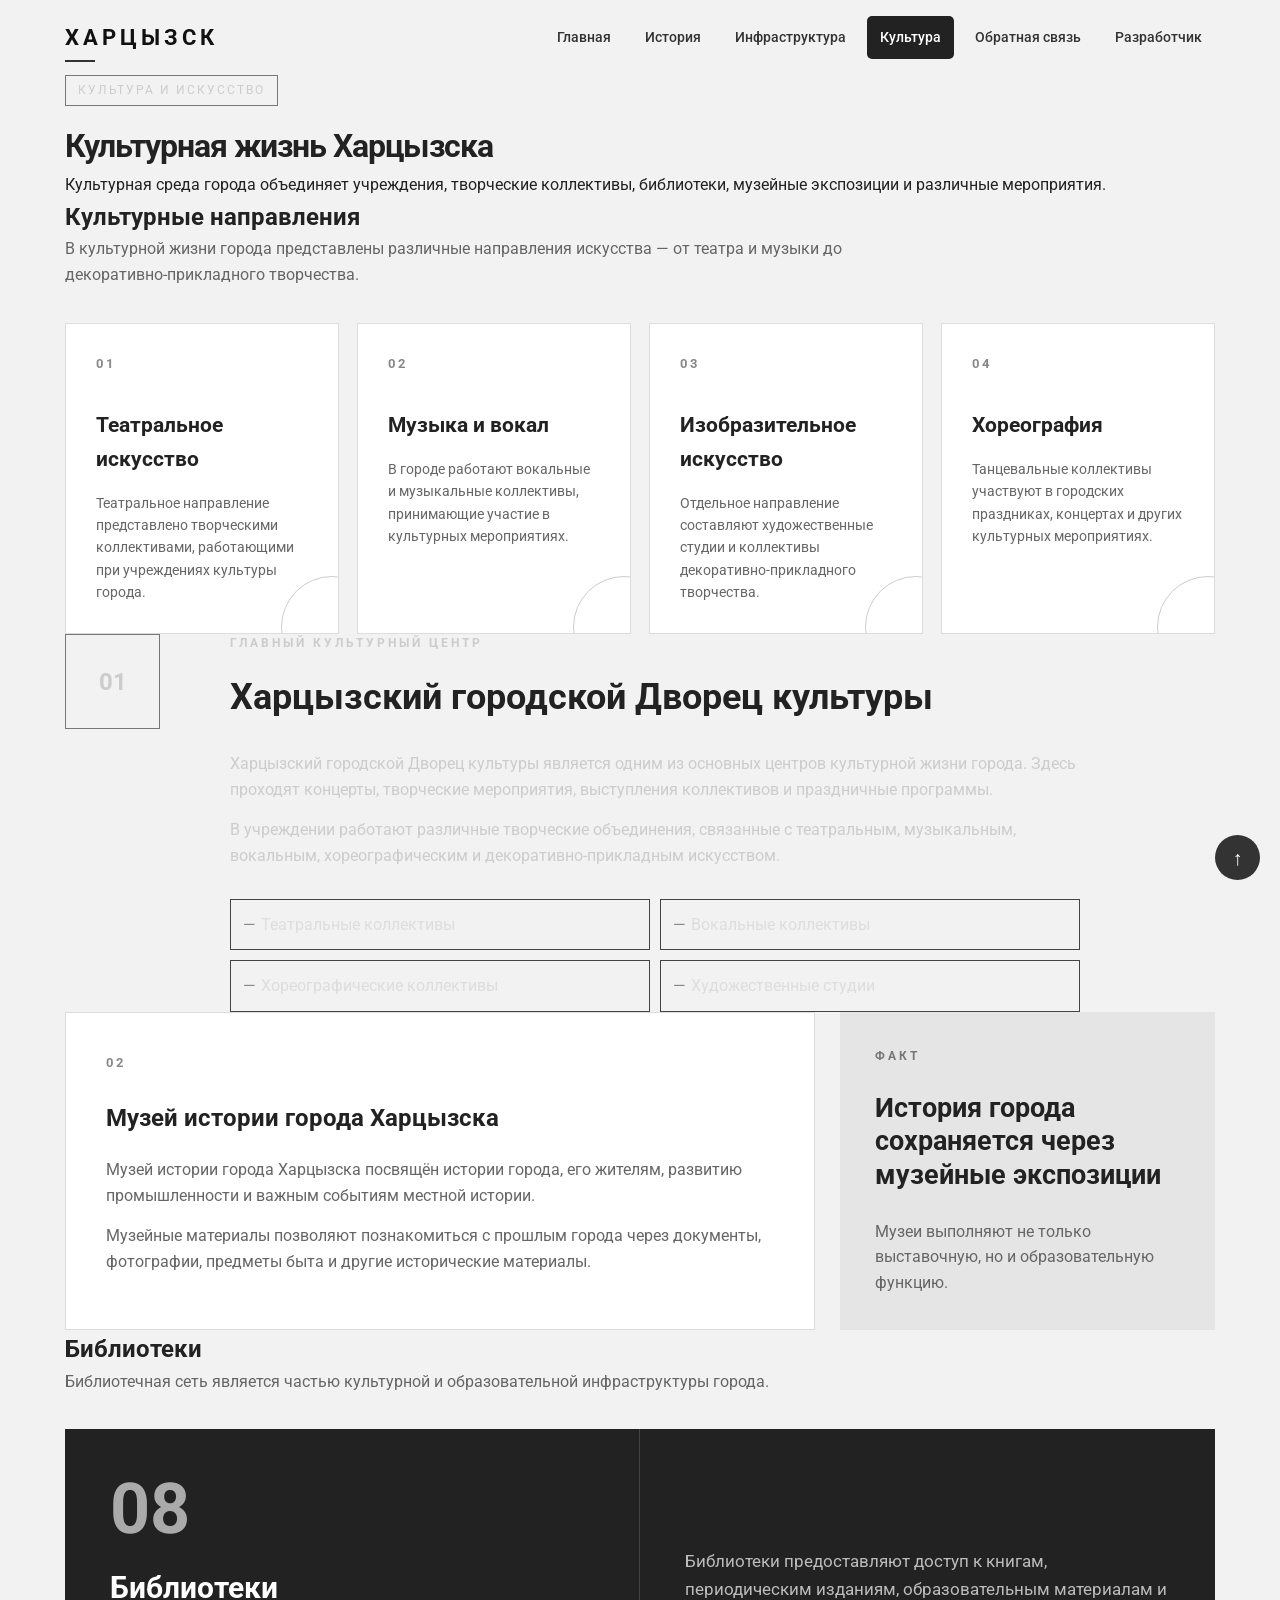
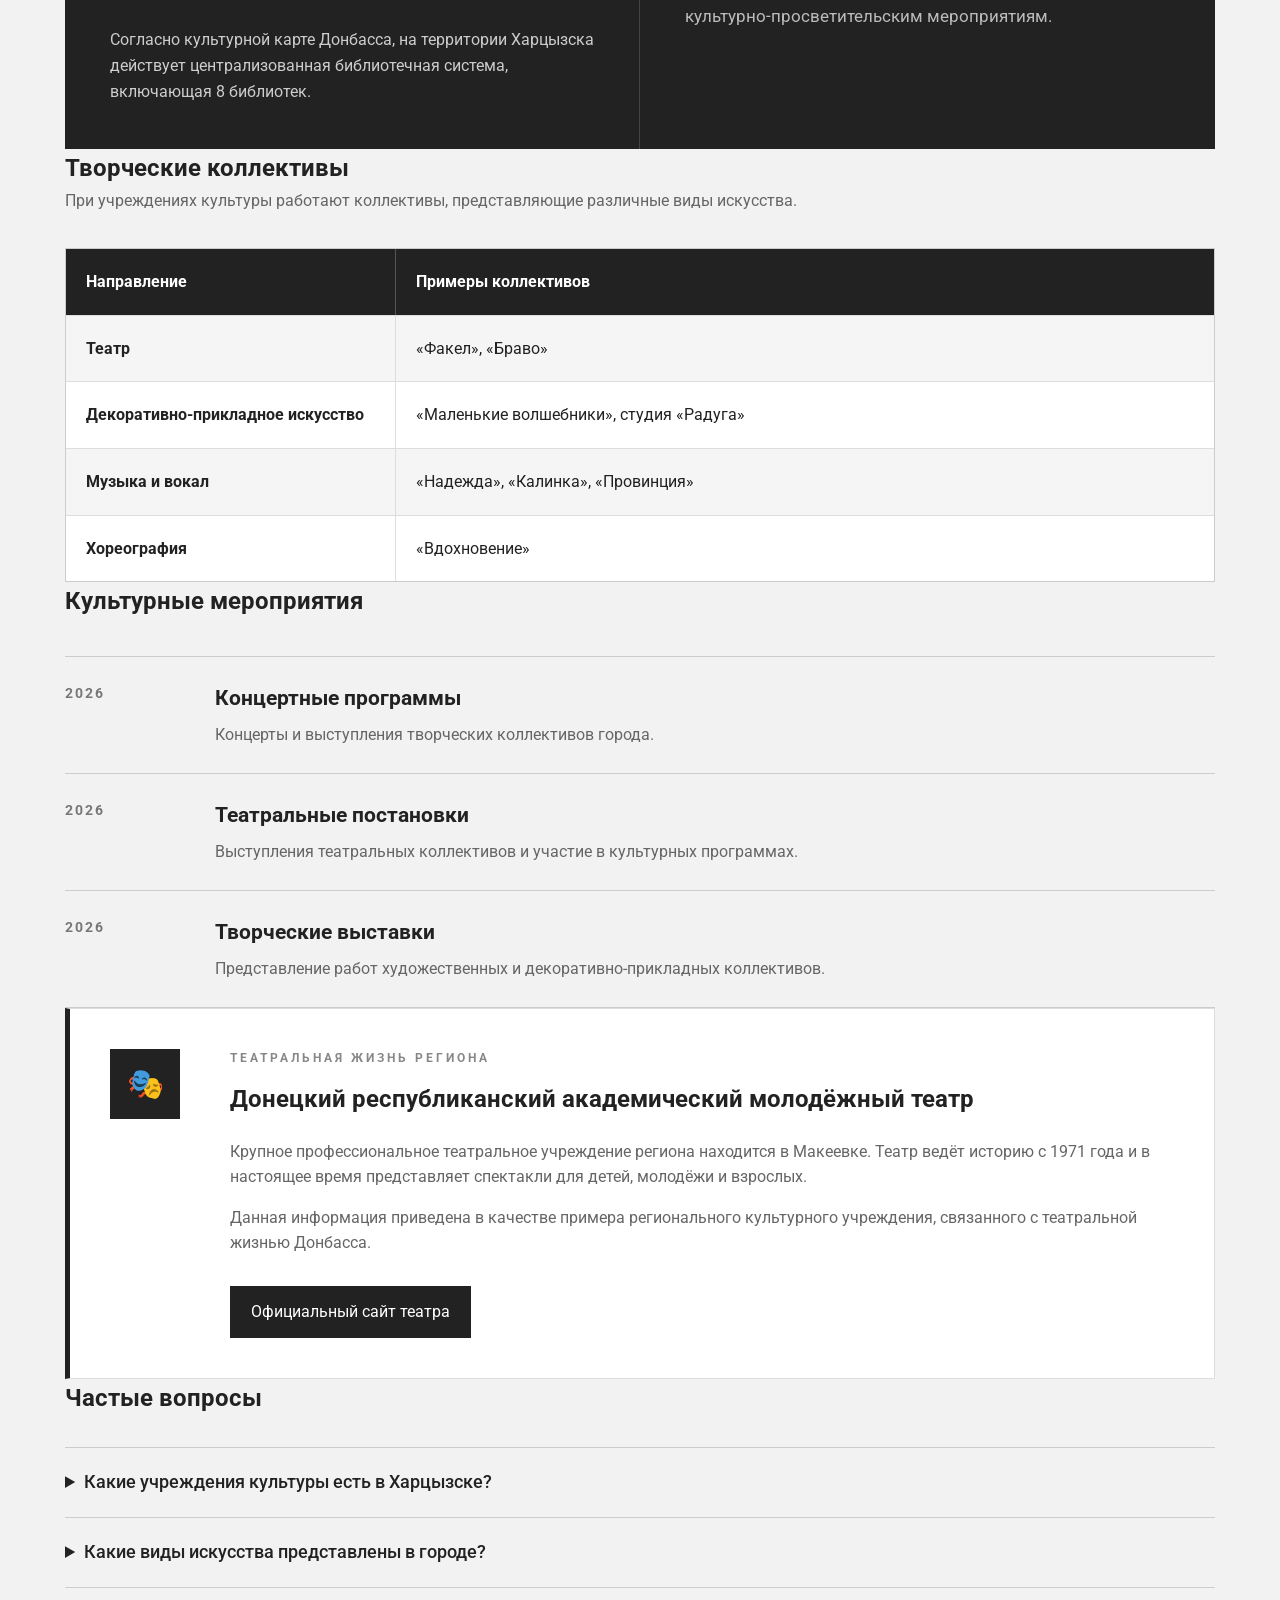
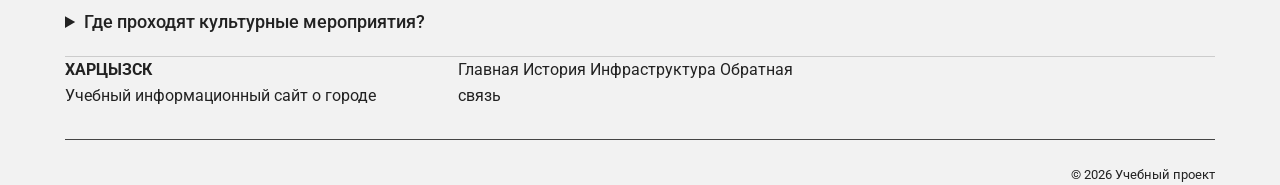
==== culture.html @ 9cfad184 "Initial commit" ====
<!DOCTYPE html>

<html lang="ru">

<head> <meta charset="UTF-8"> <meta name="viewport" content="width=device-width, initial-scale=1.0">
<meta name="description" content="Культура и искусство города Харцызска">
<meta name="keywords" content="Харцызск, культура, искусство, музей, театр, дворец культуры">

<title>Харцызск — Культура</title>

<link rel="stylesheet" href="css/style.css">

<link rel="preconnect" href="https://fonts.googleapis.com">
<link rel="preconnect" href="https://fonts.gstatic.com" crossorigin>

<link href="https://fonts.googleapis.com/css2?family=Roboto:wght@300;400;500;700&display=swap"
      rel="stylesheet">


<div class="header-container">

  <a href="index.html" class="logo">
    ХАРЦЫЗСК
  </a>


  <nav class="main-nav" aria-label="Основная навигация">

    <ul>

      <li>
        <a href="index.html">
          Главная
        </a>
      </li>

      <li>
        <a href="history.html">
          История
        </a>
      </li>

      <li>
        <a href="infrastructure.html">
          Инфраструктура
        </a>
      </li>

      <li>
        <a href="culture.html" class="active">
          Культура
        </a>
      </li>

      <li>
        <a href="feedback.html">
          Обратная связь
        </a>
      </li>

      <li>
        <a href="developer.html">
          Разработчик
        </a>
      </li>

    </ul>

  </nav>

</div>


<div class="container">

  <p class="page-label">
    КУЛЬТУРА И ИСКУССТВО
  </p>

  <h1>
    Культурная жизнь Харцызска
  </h1>

  <p>
    Культурная среда города объединяет учреждения,
    творческие коллективы, библиотеки, музейные
    экспозиции и различные мероприятия.
  </p>

</div>


<div class="container">

  <h2>
    Культурные направления
  </h2>

  <p class="section-intro">
    В культурной жизни города представлены различные
    направления искусства — от театра и музыки
    до декоративно-прикладного творчества.
  </p>


  <div class="culture-grid">


    <article class="culture-card">

            <span class="culture-number">
                01
            </span>

      <h3>
        Театральное искусство
      </h3>

      <p>
        Театральное направление представлено
        творческими коллективами, работающими
        при учреждениях культуры города.
      </p>

    </article>


    <article class="culture-card">

            <span class="culture-number">
                02
            </span>

      <h3>
        Музыка и вокал
      </h3>

      <p>
        В городе работают вокальные и музыкальные
        коллективы, принимающие участие
        в культурных мероприятиях.
      </p>

    </article>


    <article class="culture-card">

            <span class="culture-number">
                03
            </span>

      <h3>
        Изобразительное искусство
      </h3>

      <p>
        Отдельное направление составляют
        художественные студии и коллективы
        декоративно-прикладного творчества.
      </p>

    </article>


    <article class="culture-card">

            <span class="culture-number">
                04
            </span>

      <h3>
        Хореография
      </h3>

      <p>
        Танцевальные коллективы участвуют
        в городских праздниках, концертах
        и других культурных мероприятиях.
      </p>

    </article>


  </div>

</div>


<div class="container">

  <div class="culture-feature">

    <div class="culture-feature-number">
      01
    </div>


    <div class="culture-feature-content">

      <p class="small-title">
        ГЛАВНЫЙ КУЛЬТУРНЫЙ ЦЕНТР
      </p>

      <h2>
        Харцызский городской Дворец культуры
      </h2>

      <p>
        Харцызский городской Дворец культуры является
        одним из основных центров культурной жизни
        города. Здесь проходят концерты, творческие
        мероприятия, выступления коллективов
        и праздничные программы.
      </p>

      <p>
        В учреждении работают различные творческие
        объединения, связанные с театральным,
        музыкальным, вокальным, хореографическим
        и декоративно-прикладным искусством.
      </p>


      <ul class="culture-list">

        <li>
          Театральные коллективы
        </li>

        <li>
          Вокальные коллективы
        </li>

        <li>
          Хореографические коллективы
        </li>

        <li>
          Художественные студии
        </li>

      </ul>

    </div>

  </div>

</div>


<div class="container">

  <div class="museum-layout">


    <article class="museum-card">

      <div class="museum-number">
        02
      </div>

      <h2>
        Музей истории города Харцызска
      </h2>

      <p>
        Музей истории города Харцызска посвящён
        истории города, его жителям, развитию
        промышленности и важным событиям
        местной истории.
      </p>

      <p>
        Музейные материалы позволяют познакомиться
        с прошлым города через документы, фотографии,
        предметы быта и другие исторические материалы.
      </p>

    </article>


    <aside class="museum-fact">

            <span>
                ФАКТ
            </span>

      <strong>
        История города
        сохраняется
        через музейные
        экспозиции
      </strong>

      <p>
        Музеи выполняют не только выставочную,
        но и образовательную функцию.
      </p>

    </aside>


  </div>

</div>


<div class="container">

  <h2>
    Библиотеки
  </h2>

  <p class="section-intro">
    Библиотечная сеть является частью культурной
    и образовательной инфраструктуры города.
  </p>


  <div class="library-box">

    <div class="library-main">

            <span class="big-number">
                08
            </span>

      <h3>
        Библиотеки
      </h3>

      <p>
        Согласно культурной карте Донбасса,
        на территории Харцызска действует
        централизованная библиотечная система,
        включающая 8 библиотек.
      </p>

    </div>


    <div class="library-side">

      <p>
        Библиотеки предоставляют доступ
        к книгам, периодическим изданиям,
        образовательным материалам и
        культурно-просветительским мероприятиям.
      </p>

    </div>

  </div>

</div>


<div class="container">

  <h2>
    Творческие коллективы
  </h2>

  <p class="section-intro">
    При учреждениях культуры работают коллективы,
    представляющие различные виды искусства.
  </p>


  <div class="creative-table">


    <div class="creative-row creative-header">

      <div>
        Направление
      </div>

      <div>
        Примеры коллективов
      </div>

    </div>


    <div class="creative-row">

      <div>
        <strong>
          Театр
        </strong>
      </div>

      <div>
        «Факел», «Браво»
      </div>

    </div>


    <div class="creative-row">

      <div>
        <strong>
          Декоративно-прикладное искусство
        </strong>
      </div>

      <div>
        «Маленькие волшебники»,
        студия «Радуга»
      </div>

    </div>


    <div class="creative-row">

      <div>
        <strong>
          Музыка и вокал
        </strong>
      </div>

      <div>
        «Надежда», «Калинка», «Провинция»
      </div>

    </div>


    <div class="creative-row">

      <div>
        <strong>
          Хореография
        </strong>
      </div>

      <div>
        «Вдохновение»
      </div>

    </div>


  </div>

</div>


<div class="container">

  <h2>
    Культурные мероприятия
  </h2>


  <div class="event-list">


    <article class="event-item">

      <time datetime="2026">
        2026
      </time>

      <div>

        <h3>
          Концертные программы
        </h3>

        <p>
          Концерты и выступления творческих
          коллективов города.
        </p>

      </div>

    </article>


    <article class="event-item">

      <time datetime="2026">
        2026
      </time>

      <div>

        <h3>
          Театральные постановки
        </h3>

        <p>
          Выступления театральных коллективов
          и участие в культурных программах.
        </p>

      </div>

    </article>


    <article class="event-item">

      <time datetime="2026">
        2026
      </time>

      <div>

        <h3>
          Творческие выставки
        </h3>

        <p>
          Представление работ художественных
          и декоративно-прикладных коллективов.
        </p>

      </div>

    </article>


  </div>

</div>


<div class="container">

  <aside class="theatre-note">

    <div class="theatre-symbol">
      🎭
    </div>


    <div>

      <p class="small-title">
        ТЕАТРАЛЬНАЯ ЖИЗНЬ РЕГИОНА
      </p>

      <h2>
        Донецкий республиканский
        академический молодёжный театр
      </h2>

      <p>
        Крупное профессиональное театральное
        учреждение региона находится в Макеевке.
        Театр ведёт историю с 1971 года и в настоящее
        время представляет спектакли для детей,
        молодёжи и взрослых.
      </p>

      <p>
        Данная информация приведена в качестве
        примера регионального культурного учреждения,
        связанного с театральной жизнью Донбасса.
      </p>

      <a class="culture-button"
         href="https://donramt.ru/"
         target="_blank"
         rel="noopener noreferrer">
        Официальный сайт театра
      </a>

    </div>

  </aside>

</div>


<div class="container">

  <h2>
    Частые вопросы
  </h2>


  <div class="culture-faq">


    <details>

      <summary>
        Какие учреждения культуры есть в Харцызске?
      </summary>

      <p>
        Среди учреждений культуры города указаны
        городской Дворец культуры, Музей истории
        города Харцызска и библиотечная система.
      </p>

    </details>


    <details>

      <summary>
        Какие виды искусства представлены в городе?
      </summary>

      <p>
        Представлены театральное, музыкальное,
        вокальное, хореографическое,
        изобразительное и декоративно-прикладное
        направления.
      </p>

    </details>


    <details>

      <summary>
        Где проходят культурные мероприятия?
      </summary>

      <p>
        Основными площадками являются учреждения
        культуры, творческие объединения,
        городские общественные пространства
        и площадки для проведения праздничных
        мероприятий.
      </p>

    </details>


  </div>

</div>


<div class="footer-container">


  <div>

    <strong>
      ХАРЦЫЗСК
    </strong>

    <p>
      Учебный информационный сайт о городе
    </p>

  </div>


  <nav aria-label="Навигация в подвале">

    <a href="index.html">
      Главная
    </a>

    <a href="history.html">
      История
    </a>

    <a href="infrastructure.html">
      Инфраструктура
    </a>

    <a href="feedback.html">
      Обратная связь
    </a>

  </nav>


  <p class="copyright">
    © 2026 Учебный проект
  </p>


</div>
---- css/style.css ----
/* ==========================================
   ОСНОВНЫЕ НАСТРОЙКИ
   ========================================== */

* {
    margin: 0;
    padding: 0;
    box-sizing: border-box;
}

html {
    scroll-behavior: smooth;
}

body {
    font-family: "Roboto", Arial, sans-serif;
    background: #f2f2f2;
    color: #292929;
    line-height: 1.6;

    /* position: static */
    position: static;
}


/* ==========================================
   ОБЩИЙ КОНТЕЙНЕР
   ========================================== */

.container {
    width: 90%;
    max-width: 1150px;
    margin: 0 auto;
}


/* ==========================================
   HEADER
   ========================================== */

.site-header {
    background: #ffffff;

    /* position: sticky */
    position: sticky;
    top: 0;
    z-index: 1000;

    border-bottom: 1px solid #d7d7d7;
}

.header-container {
    width: 90%;
    max-width: 1150px;
    margin: 0 auto;

    display: flex;
    align-items: center;
    justify-content: space-between;

    min-height: 75px;
}

.logo a {
    color: #222;
    text-decoration: none;

    font-size: 22px;
    font-weight: 700;
    letter-spacing: 2px;

    /* position: relative */
    position: relative;
}

.logo a::after {
    content: "";
    position: absolute;

    left: 0;
    bottom: -6px;

    width: 30px;
    height: 2px;

    background: #777;
}


/* ==========================================
   НАВИГАЦИЯ
   ========================================== */

.main-navigation ul {
    list-style: none;

    display: flex;
    gap: 8px;
}

.main-navigation li {
    position: relative;
}

.main-navigation a {
    display: block;

    padding: 10px 13px;

    color: #444;
    text-decoration: none;

    font-size: 14px;
    transition: 0.3s;
}

/* :hover */
.main-navigation a:hover {
    background: #eeeeee;
    color: #000;
}

/* :active */
.main-navigation a:active {
    transform: translateY(1px);
}

/* :focus */
.main-navigation a:focus {
    outline: 2px solid #777;
    outline-offset: 2px;
}

/* :visited */
.main-navigation a:visited {
    color: #555;
}

/* класс активной страницы */
.main-navigation a.active {
    background: #333;
    color: #ffffff;
}


/* ==========================================
   ВСТУПЛЕНИЕ
   ========================================== */

.page-intro {
    background: #e5e5e5;
    padding: 90px 0 75px;

    /* position: relative */
    position: relative;
}

.page-intro::before {
    content: "";

    position: absolute;
    left: 0;
    top: 0;

    width: 5px;
    height: 100%;

    background: #555;
}

.section-label {
    text-transform: uppercase;
    letter-spacing: 2px;

    color: #777;
    font-size: 12px;
    font-weight: 700;

    margin-bottom: 10px;
}

.page-intro h1 {
    font-size: clamp(32px, 5vw, 55px);
    line-height: 1.1;

    max-width: 800px;

    margin-bottom: 20px;
}

.intro-text {
    max-width: 700px;
    color: #666;
    font-size: 18px;
}


/* ==========================================
   БЛОК РАЗРАБОТЧИКА
   ========================================== */

.developer-section {
    background: #ffffff;
    padding: 80px 0;
}

.developer-grid {
    display: grid;

    grid-template-columns: 380px 1fr;

    gap: 70px;

    align-items: start;
}


/* ==========================================
   ФОТО
   ========================================== */

.developer-photo-card {
    background: #eeeeee;
    padding: 15px;

    /* position: relative */
    position: relative;

    box-shadow: 0 15px 40px rgba(0, 0, 0, 0.08);
}

.photo-wrapper {
    overflow: hidden;
}

.photo-wrapper img {
    display: block;

    width: 100%;
    height: auto;

    filter: grayscale(100%);

    transition: 0.5s;
}

/* :hover */
.photo-wrapper img:hover {
    filter: grayscale(0%);
    transform: scale(1.03);
}

.developer-photo-card figcaption {
    padding: 15px 5px 5px;

    text-align: center;

    font-size: 14px;
    color: #555;
    font-weight: 500;
}


/* ==========================================
   БИОГРАФИЯ
   ========================================== */

.developer-info h2 {
    font-size: 32px;
    margin-bottom: 25px;
}

.developer-info p {
    margin-bottom: 18px;
    color: #555;
}

.developer-info strong {
    color: #222;
}

.developer-info mark {
    background: #dcdcdc;
    padding: 2px 6px;
}


/* ==========================================
   ASIDE
   ========================================== */

.developer-note {
    margin-top: 35px;

    padding: 25px;

    background: #f1f1f1;
    border-left: 4px solid #555;

    /* position: relative */
    position: relative;
}

.developer-note::before {
    content: "01";

    /* position: absolute */
    position: absolute;

    right: 20px;
    top: 15px;

    font-size: 40px;
    font-weight: 700;

    color: #d5d5d5;
}

.developer-note h3 {
    margin-bottom: 10px;
}


/* ==========================================
   НАВЫКИ
   ========================================== */

.skills-section {
    padding: 90px 0;
    background: #eeeeee;
}

.section-header {
    margin-bottom: 50px;
    max-width: 750px;
}

.section-header h2 {
    font-size: 36px;
    margin-bottom: 15px;
}

.section-header > p:last-child {
    color: #666;
}


/* ==========================================
   ПРОГРЕСС-БАРЫ
   ========================================== */

.skills-list {
    max-width: 850px;
}

.skill-item {
    background: #ffffff;

    padding: 25px 30px;

    margin-bottom: 18px;

    border: 1px solid #ddd;

    transition: 0.3s;
}

.skill-item:hover {
    transform: translateX(5px);
    box-shadow: 0 8px 25px rgba(0, 0, 0, 0.07);
}

.skill-title {
    display: flex;
    justify-content: space-between;
    align-items: center;

    margin-bottom: 12px;
}

.skill-title h3 {
    font-size: 18px;
}

.skill-percent {
    font-weight: 700;
    color: #555;
}


/* Сам контейнер диаграммы */
.skill-bar {
    width: 100%;
    height: 10px;

    background: #dedede;

    overflow: hidden;

    /* position: relative */
    position: relative;
}


/* Заполненная часть */
.skill-progress {
    height: 100%;

    background: #555;

    /* position: absolute */
    position: absolute;

    left: 0;
    top: 0;

    transition: width 1s ease;
}


/* Индивидуальные классы */
.skill-progress.python {
    width: 50%;
}

.skill-progress.cpp {
    width: 45%;
}

.skill-progress.csharp {
    width: 75%;
}

.skill-progress.html {
    width: 70%;
}


/* Убираем meter из визуальной части,
   но оставляем HTML5-тег в документе */

.skill-item meter {
    display: none;
}


/* ==========================================
   DETAILS
   ========================================== */

.skills-details {
    max-width: 850px;

    margin-top: 30px;

    background: #ffffff;

    padding: 20px 25px;

    border: 1px solid #ddd;
}

.skills-details summary {
    cursor: pointer;
    font-weight: 500;
}

.skills-details summary:hover {
    color: #777;
}

.skills-details p {
    margin-top: 15px;
    color: #666;
}


/* ==========================================
   ПРОЕКТ
   ========================================== */

.project-section {
    padding: 80px 0;

    background: #ffffff;
}

.project-card {
    padding: 45px;

    border: 1px solid #d5d5d5;

    background: #f7f7f7;

    /* position: relative */
    position: relative;
}

.project-card::after {
    content: "";

    position: absolute;

    right: 0;
    top: 0;

    width: 80px;
    height: 80px;

    border-right: 3px solid #555;
    border-top: 3px solid #555;
}

.project-card h2 {
    margin-bottom: 20px;
    font-size: 30px;
}

.project-card > p {
    max-width: 800px;
    color: #555;

    margin-bottom: 25px;
}


/* ==========================================
   СПИСОК ПРОЕКТА
   ========================================== */

.project-features {
    list-style: none;

    display: flex;
    flex-wrap: wrap;

    gap: 10px;
}

.project-features li {
    padding: 8px 15px;

    background: #333;
    color: #ffffff;

    font-size: 13px;
}


/* ==========================================
   FOOTER
   ========================================== */

.site-footer {
    background: #292929;
    color: #ffffff;

    padding: 55px 0;
}

.footer-container {
    display: grid;

    grid-template-columns: 1fr 1fr;

    gap: 30px;
}

.site-footer h2 {
    font-size: 18px;
    margin-bottom: 8px;
}

.site-footer p {
    color: #bbb;
}

.copyright {
    grid-column: 1 / -1;

    padding-top: 25px;

    border-top: 1px solid #444;

    font-size: 13px;
}


/* ==========================================
   ПОЗИЦИОНИРОВАНИЕ
   ========================================== */

/*
   В проекте используются:

   position: static
   position: relative
   position: absolute
   position: sticky

   Для дополнительного требования
   fixed используем кнопку "вверх".
*/

body::after {
    content: "↑";

    /* position: fixed */
    position: fixed;

    right: 20px;
    bottom: 20px;

    width: 45px;
    height: 45px;

    display: flex;
    align-items: center;
    justify-content: center;

    background: #333;
    color: #ffffff;

    border-radius: 50%;

    font-size: 20px;

    z-index: 500;

    cursor: pointer;
}


/* ==========================================
   ОБТЕКАНИЕ
   ========================================== */

/*
   float используется как дополнительный
   способ позиционирования текста.
*/

.developer-info h2 {
    float: none;
}


/* ==========================================
   СЕЛЕКТОР ПО АТРИБУТУ
   ========================================== */

img[alt] {
    border-radius: 2px;
}

input[type="text"] {
    border: 1px solid #ccc;
}


/* ==========================================
   ДОПОЛНИТЕЛЬНЫЕ ПСЕВДОКЛАССЫ
   ========================================== */

/* :first-child */
.project-features li:first-child {
    background: #555;
}

/* :nth-child */
.project-features li:nth-child(2) {
    background: #444;
}

/* :nth-of-type */
.skill-item:nth-of-type(3) {
    border-left: 4px solid #555;
}

/* :not */
.main-navigation li:not(:last-child) {
    margin-right: 2px;
}


/* ==========================================
   АДАПТИВНОСТЬ
   ========================================== */

@media (max-width: 900px) {

    .header-container {
        flex-direction: column;
        gap: 15px;

        padding: 20px 0;
    }

    .main-navigation ul {
        flex-wrap: wrap;
        justify-content: center;
    }

    .developer-grid {
        grid-template-columns: 1fr;

        gap: 45px;
    }

    .developer-photo-card {
        max-width: 450px;
        margin: 0 auto;
    }

    .footer-container {
        grid-template-columns: 1fr;
    }

    .copyright {
        grid-column: auto;
    }
}


@media (max-width: 600px) {

    .container {
        width: 92%;
    }

    .page-intro {
        padding: 60px 0;
    }

    .page-intro h1 {
        font-size: 34px;
    }

    .intro-text {
        font-size: 16px;
    }

    .developer-section,
    .skills-section,
    .project-section {
        padding: 55px 0;
    }

    .section-header h2 {
        font-size: 28px;
    }

    .skill-item {
        padding: 20px;
    }

    .project-card {
        padding: 30px 20px;
    }

    .project-card h2 {
        font-size: 25px;
    }

    .project-features {
        flex-direction: column;
    }

    .project-features li {
        text-align: center;
    }

    .main-navigation a {
        padding: 7px 8px;
        font-size: 12px;
    }

    body::after {
        width: 40px;
        height: 40px;

        right: 12px;
        bottom: 12px;
    }
}
/* ==========================================
   ГЛАВНАЯ СТРАНИЦА
   ========================================== */


/* ==========================================
   HERO
   ========================================== */

.hero {
    min-height: 620px;

    display: flex;
    align-items: center;

    background:
            linear-gradient(
                    rgba(30, 30, 30, 0.65),
                    rgba(30, 30, 30, 0.65)
            ),
            url("../images/harzysk1.jpg") center / cover no-repeat;

    color: #ffffff;
}

.hero-overlay {
    width: 100%;
}

.hero .section-label {
    color: #d0d0d0;
}

.hero h1 {
    font-size: clamp(60px, 10vw, 120px);
    line-height: 0.95;

    margin-bottom: 25px;

    letter-spacing: -3px;
}

.hero-description {
    max-width: 650px;

    color: #dddddd;

    font-size: 20px;

    margin-bottom: 35px;
}

.hero-button {
    display: inline-block;

    padding: 14px 28px;

    background: #ffffff;
    color: #222;

    text-decoration: none;

    font-weight: 500;

    transition: 0.3s;
}

.hero-button:hover {
    background: #d5d5d5;
    transform: translateY(-3px);
}

.hero-button:active {
    transform: translateY(0);
}


/* ==========================================
   О ГОРОДЕ
   ========================================== */

.about-city {
    background: #ffffff;

    padding: 90px 0;
}

.about-grid {
    display: grid;

    grid-template-columns: 2fr 1fr;

    gap: 70px;

    align-items: start;
}

.about-main {
    font-size: 17px;
}

.about-main p {
    margin-bottom: 22px;

    color: #555;
}

.about-main p:first-child::first-letter {
    font-size: 50px;
    font-weight: 700;

    float: left;

    line-height: 0.8;

    margin-right: 8px;
    margin-top: 7px;

    color: #333;
}


/* ==========================================
   ФАКТЫ О ГОРОДЕ
   ========================================== */

.city-facts {
    background: #eeeeee;

    padding: 35px;

    border-left: 4px solid #555;
}

.city-facts h3 {
    margin-bottom: 25px;

    font-size: 23px;
}

.city-facts dl {
    margin: 0;
}

.city-facts dl > div {
    padding: 15px 0;

    border-bottom: 1px solid #d0d0d0;
}

.city-facts dl > div:last-child {
    border-bottom: none;
}

.city-facts dt {
    font-size: 12px;

    text-transform: uppercase;
    letter-spacing: 1px;

    color: #888;

    margin-bottom: 4px;
}

.city-facts dd {
    color: #333;

    font-weight: 500;
}


/* ==========================================
   ФОТОГАЛЕРЕЯ
   ========================================== */

.gallery-section {
    padding: 90px 0;

    background: #eeeeee;
}

.city-gallery {
    display: grid;

    grid-template-columns: repeat(3, 1fr);

    grid-auto-rows: 280px;

    gap: 15px;
}

.gallery-item {
    position: relative;

    overflow: hidden;

    background: #d5d5d5;

    margin: 0;
}

.gallery-item img {
    width: 100%;
    height: 100%;

    object-fit: cover;

    display: block;

    filter: grayscale(80%);

    transition:
            transform 0.5s ease,
            filter 0.5s ease;
}

.gallery-item:hover img {
    transform: scale(1.06);

    filter: grayscale(0%);
}

.gallery-item figcaption {
    position: absolute;

    left: 0;
    bottom: 0;

    width: 100%;

    padding: 35px 20px 18px;

    background:
            linear-gradient(
                    transparent,
                    rgba(0, 0, 0, 0.8)
            );

    color: #ffffff;

    font-size: 14px;
}

.gallery-large {
    grid-column: span 2;
    grid-row: span 2;
}


/* ==========================================
   СОБЫТИЯ
   ========================================== */

.events-section {
    padding: 90px 0;

    background: #ffffff;
}

.events-grid {
    display: grid;

    grid-template-columns: repeat(3, 1fr);

    gap: 20px;
}

.event-card {
    position: relative;

    padding: 35px;

    background: #eeeeee;

    border-top: 3px solid #555;

    transition: 0.3s;
}

.event-card:hover {
    transform: translateY(-7px);

    box-shadow:
            0 15px 35px rgba(0, 0, 0, 0.1);
}

.event-card time {
    display: block;

    margin-bottom: 15px;

    color: #888;

    font-size: 12px;

    text-transform: uppercase;
    letter-spacing: 1px;
}

.event-card h3 {
    margin-bottom: 15px;

    font-size: 22px;
}

.event-card p {
    color: #666;

    margin-bottom: 25px;
}

.event-card a {
    color: #333;

    font-weight: 700;

    text-decoration: none;
}

.event-card a:hover {
    text-decoration: underline;
}


/* ==========================================
   БЫСТРЫЕ ССЫЛКИ
   ========================================== */

.quick-links {
    padding: 80px 0;

    background: #292929;

    color: #ffffff;
}

.quick-links h2 {
    margin-bottom: 35px;

    font-size: 32px;
}

.quick-links-grid {
    display: grid;

    grid-template-columns: repeat(4, 1fr);

    gap: 1px;

    background: #555;
}

.quick-links-grid a {
    position: relative;

    display: flex;

    flex-direction: column;

    min-height: 190px;

    padding: 25px;

    background: #292929;

    color: #ffffff;

    text-decoration: none;

    transition: 0.3s;
}

.quick-links-grid a:hover {
    background: #444;
}

.quick-links-grid a:focus {
    outline: 2px solid #ffffff;

    outline-offset: -5px;
}

.quick-links-grid span {
    margin-bottom: auto;

    color: #888;

    font-size: 13px;
}

.quick-links-grid strong {
    font-size: 20px;

    margin-bottom: 5px;
}

.quick-links-grid small {
    color: #aaa;
}


/* ==========================================
   АДАПТИВНОСТЬ ГЛАВНОЙ
   ========================================== */

@media (max-width: 900px) {

    .hero {
        min-height: 500px;
    }

    .about-grid {
        grid-template-columns: 1fr;

        gap: 40px;
    }

    .events-grid {
        grid-template-columns: 1fr;
    }

    .quick-links-grid {
        grid-template-columns: repeat(2, 1fr);
    }

    .city-gallery {
        grid-template-columns: repeat(2, 1fr);
    }

    .gallery-large {
        grid-column: span 2;
    }
}


@media (max-width: 600px) {

    .hero {
        min-height: 450px;
    }

    .hero h1 {
        font-size: 58px;
    }

    .hero-description {
        font-size: 16px;
    }

    .about-city,
    .gallery-section,
    .events-section,
    .quick-links {
        padding: 60px 0;
    }

    .city-gallery {
        grid-template-columns: 1fr;

        grid-auto-rows: 250px;
    }

    .gallery-large {
        grid-column: span 1;
        grid-row: span 1;
    }

    .quick-links-grid {
        grid-template-columns: 1fr;
    }

    .quick-links-grid a {
        min-height: 150px;
    }
}
/* ==========================================
   СТРАНИЦА ИСТОРИИ
   ========================================== */


/* ==========================================
   ВСТУПИТЕЛЬНЫЙ БЛОК
   ========================================== */

.history-intro {
    padding-bottom: 80px;
}

.history-intro h1 {
    max-width: 900px;
}


/* ==========================================
   ОБЗОР ИСТОРИИ
   ========================================== */

.history-overview {
    padding: 80px 0;

    background: #ffffff;
}

.history-columns {
    display: grid;

    grid-template-columns: 2fr 1fr;

    gap: 70px;

    align-items: center;
}

.history-columns h2 {
    font-size: 38px;

    margin-bottom: 20px;
}

.history-columns article > p:last-child {
    max-width: 750px;

    color: #555;

    font-size: 17px;
}


/* ==========================================
   ЦИТАТА
   ========================================== */

.history-quote {
    padding: 35px;

    background: #eeeeee;

    border-left: 4px solid #555;
}

.history-quote blockquote {
    font-size: 19px;

    font-style: italic;

    color: #444;

    margin-bottom: 20px;
}

.history-quote cite {
    font-size: 13px;

    color: #888;

    font-style: normal;
}


/* ==========================================
   ТАБЛИЦА ИСТОРИИ
   ========================================== */

.timeline-section {
    padding: 90px 0;

    background: #eeeeee;
}


/*
   На небольшом экране таблица не ломает
   страницу, а получает горизонтальную
   прокрутку.
*/

.history-table-wrapper {
    width: 100%;

    overflow-x: auto;

    background: #ffffff;

    border: 1px solid #d5d5d5;
}

.history-table {
    width: 100%;

    min-width: 850px;

    border-collapse: collapse;

    text-align: left;
}


/* Заголовок таблицы */

.history-table caption {
    caption-side: top;

    padding: 20px;

    background: #292929;

    color: #ffffff;

    text-align: left;

    font-size: 18px;

    font-weight: 500;
}


/* Ячейки */

.history-table th,
.history-table td {
    padding: 20px;

    border-bottom: 1px solid #dddddd;

    vertical-align: top;
}


/* Шапка */

.history-table thead th {
    background: #444444;

    color: #ffffff;

    font-size: 13px;

    text-transform: uppercase;

    letter-spacing: 1px;

    position: sticky;

    top: 0;

    z-index: 2;
}


/* Номер события */

.history-table td:first-child {
    width: 70px;

    color: #888;

    font-weight: 700;
}


/* Дата */

.history-table td:nth-child(2) {
    width: 150px;

    white-space: nowrap;

    color: #555;

    font-weight: 500;
}


/* Название */

.history-table td:nth-child(3) {
    min-width: 220px;

    color: #222;

    font-weight: 500;
}


/* Описание */

.history-table td:nth-child(4) {
    min-width: 350px;

    color: #666;
}


/* Чередование строк */

.history-table tbody tr:nth-child(even) {
    background: #f7f7f7;
}

.history-table tbody tr:hover {
    background: #e5e5e5;
}


/* Первая строка */

.history-table tbody tr:first-child {
    border-top: 3px solid #555;
}


/* ==========================================
   ФАКТЫ
   ========================================== */

.history-facts {
    padding: 90px 0;

    background: #ffffff;
}

.facts-grid {
    display: grid;

    grid-template-columns: repeat(3, 1fr);

    gap: 20px;
}

.fact-card {
    position: relative;

    min-height: 240px;

    padding: 30px;

    background: #eeeeee;

    border-bottom: 3px solid #555;

    transition: 0.3s;
}

.fact-card:hover {
    transform: translateY(-5px);

    box-shadow:
            0 12px 30px rgba(0, 0, 0, 0.08);
}

.fact-card span {
    display: block;

    margin-bottom: 35px;

    color: #999;

    font-size: 13px;

    font-weight: 700;
}

.fact-card h3 {
    margin-bottom: 15px;

    font-size: 23px;
}

.fact-card p {
    color: #666;
}


/* ==========================================
   DETAILS
   ========================================== */

.history-details {
    padding: 60px 0;

    background: #eeeeee;
}

.history-details details {
    background: #ffffff;

    border: 1px solid #d5d5d5;

    margin-bottom: 12px;

    padding: 0 25px;
}

.history-details summary {
    padding: 22px 0;

    cursor: pointer;

    font-weight: 500;

    list-style-position: inside;
}

.history-details summary:hover {
    color: #777;
}

.history-details details p {
    padding: 0 0 25px 25px;

    color: #666;
}


/* ==========================================
   АДАПТИВНОСТЬ
   ========================================== */

@media (max-width: 900px) {

    .history-columns {
        grid-template-columns: 1fr;

        gap: 40px;
    }

    .facts-grid {
        grid-template-columns: 1fr;
    }

    .history-columns h2 {
        font-size: 32px;
    }
}


@media (max-width: 600px) {

    .history-overview,
    .timeline-section,
    .history-facts {
        padding: 60px 0;
    }

    .history-columns h2 {
        font-size: 28px;
    }

    .history-quote {
        padding: 25px;
    }

    .history-table th,
    .history-table td {
        padding: 15px;
    }

    .history-details {
        padding: 45px 0;
    }
}
/* =========================================================
ОСНОВНЫЕ НАСТРОЙКИ
========================================================= */
{
    box-sizing: border-box;
    margin: 0;
    padding: 0;
}
html {
    scroll-behavior: smooth;
}
body {
    position: static;
    min-height: 100vh;
    font-family: "Roboto", Arial, sans-serif;
    background: #f2f2f2;
    color: #222;
    line-height: 1.6;
}
/* =========================================================
ССЫЛКИ
========================================================= */
a {
    color: #222;
    text-decoration: none;
    transition: 0.3s ease;
}
a:hover {
    color: #666;
}
a:focus {
    outline: 2px solid #222;
    outline-offset: 3px;
}
a:visited {
    color: #333;
}
/* =========================================================
ШАПКА
========================================================= */
.site-header {
    position: sticky;
    top: 0;
    z-index: 1000;
    background: rgba(255, 255, 255, 0.96);
    border-bottom: 1px solid #d5d5d5;
    box-shadow: 0 3px 15px rgba(0, 0, 0, 0.08);
}
.header-container {
    width: min(1200px, 92%);
    min-height: 75px;
    margin: 0 auto;
    display: flex;
    align-items: center;
    justify-content: space-between;
    gap: 30px;
}
.logo {
    position: relative;
    font-size: 22px;
    font-weight: 700;
    letter-spacing: 4px;
    color: #111;
}
.logo::after {
    content: "";
    position: absolute;
    left: 0;
    bottom: -7px;
    width: 30px;
    height: 2px;
    background: #333;
}
/* =========================================================
НАВИГАЦИЯ
========================================================= */
.main-nav ul {
    display: flex;
    align-items: center;
    justify-content: flex-end;
    flex-wrap: wrap;
    list-style: none;
    gap: 8px;
}
.main-nav li {
    position: relative;
}
.main-nav a {
    display: block;
    padding: 10px 13px;
    font-size: 14px;
    font-weight: 500;
    color: #333;
    border-radius: 5px;
}
.main-nav a:hover {
    background: #222;
    color: #fff;
}
.main-nav a:active {
    transform: translateY(1px);
}
.main-nav a.active {
    background: #222;
    color: #fff;
}
/* =========================================================
ОБЩИЙ КОНТЕЙНЕР
========================================================= */
.container {
    width: min(1150px, 92%);
    margin: 0 auto;
}
/* =========================================================
HERO СТРАНИЦЫ
========================================================= */
.page-hero {
    position: relative;
    padding: 100px 0 85px;
    background: #202020;
    color: #fff;
    overflow: hidden;
}
.page-hero::before {
    content: "";
    position: absolute;
    width: 300px;
    height: 300px;
    right: -100px;
    top: -120px;
    border: 1px solid rgba(255, 255, 255, 0.15);
    border-radius: 50%;
}
.page-hero::after {
    content: "";
    position: absolute;
    width: 450px;
    height: 450px;
    right: -250px;
    bottom: -300px;
    border: 1px solid rgba(255, 255, 255, 0.1);
    border-radius: 50%;
}
.page-label {
    display: inline-block;
    margin-bottom: 15px;
    padding: 5px 12px;
    border: 1px solid #777;
    font-size: 12px;
    letter-spacing: 2px;
    color: #ccc;
}
.page-hero h1 {
    position: relative;
    z-index: 2;
    max-width: 800px;
    margin-bottom: 20px;
    font-size: clamp(38px, 6vw, 68px);
    line-height: 1.05;
}
.page-hero p:not(.page-label) {
    position: relative;
    z-index: 2;
    max-width: 750px;
    color: #ccc;
    font-size: 18px;
}
/* =========================================================
СЕКЦИИ
========================================================= */
.content-section {
    padding: 75px 0;
}
.content-section:nth-of-type(even) {
    background: #fff;
}
.content-section h2 {
    position: relative;
    margin-bottom: 20px;
    padding-left: 18px;
    font-size: 32px;
    line-height: 1.2;
}
.content-section h2::before {
    content: "";
    position: absolute;
    left: 0;
    top: 4px;
    width: 4px;
    height: 80%;
    background: #222;
}
.section-intro {
    max-width: 800px;
    margin-bottom: 35px;
    color: #666;
}
/* =========================================================
ИНФОРМАЦИОННЫЕ КАРТОЧКИ
========================================================= */
.info-grid {
    display: grid;
    grid-template-columns: repeat(3, 1fr);
    gap: 20px;
    margin-top: 35px;
}
.info-card {
    position: relative;
    min-height: 250px;
    padding: 30px;
    background: #fff;
    border: 1px solid #ddd;
    transition: transform 0.3s ease, box-shadow 0.3s ease;
}
.info-card:nth-child(2) {
    transform: translateY(15px);
}
.info-card:hover {
    transform: translateY(-5px);
    box-shadow: 0 15px 30px rgba(0, 0, 0, 0.1);
}
.info-card:nth-child(2):hover {
    transform: translateY(5px);
}
.info-card h3 {
    margin: 30px 0 12px;
    font-size: 21px;
}
.info-card p {
    color: #666;
    font-size: 15px;
}
.card-number {
    display: inline-block;
    font-size: 13px;
    font-weight: 700;
    letter-spacing: 2px;
    color: #888;
}
/* =========================================================
ЯНДЕКС-КАРТА
========================================================= */
.map-section {
    background: #e9e9e9;
}
.map-wrapper {
    position: relative;
    width: 100%;
    margin-top: 30px;
    background: #fff;
    border: 1px solid #ccc;
    overflow: hidden;
    box-shadow: 0 10px 30px rgba(0, 0, 0, 0.12);
}
.map-wrapper iframe {
    display: block;
    width: 100%;
    height: 480px;
    border: 0;
}
.map-wrapper figcaption {
    padding: 13px 18px;
    background: #fff;
    color: #666;
    font-size: 13px;
}
.map-wrapper figcaption span {
    font-weight: 700;
    color: #222;
}
/* =========================================================
АДМИНИСТРАТИВНАЯ СТРУКТУРА
========================================================= */
.structure-list {
    display: flex;
    flex-direction: column;
    gap: 15px;
    margin-top: 35px;
}
.structure-item {
    display: grid;
    grid-template-columns: 80px 1fr;
    align-items: center;
    gap: 25px;
    padding: 25px;
    background: #f7f7f7;
    border-left: 4px solid #333;

    transition: 0.3s ease;
}
.structure-item:hover {
    background: #e8e8e8;
    transform: translateX(8px);
}
.structure-icon {
    display: flex;
    align-items: center;
    justify-content: center;
    width: 55px;
    height: 55px;

    background: #222;
    color: #fff;
    font-size: 14px;
    font-weight: 700;
}
.structure-item h3 {
    margin-bottom: 7px;
    font-size: 20px;
}
.structure-item p {
    color: #666;
}
/* =========================================================
ТРАНСПОРТ
========================================================= */
.transport-section {
    background: #fff;
}
.transport-grid {
    display: grid;
    grid-template-columns: repeat(3, 1fr);
    gap: 20px;
    margin-top: 35px;
}
.transport-card {
    position: relative;
    padding: 35px 30px;
    min-height: 280px;
    background: #eeeeee;
    border: 1px solid #ddd;
    overflow: hidden;
    transition: 0.3s ease;
}
.transport-card::after {
    content: "";
    position: absolute;
    right: -40px;
    bottom: -40px;
    width: 130px;
    height: 130px;
    border: 1px solid #ccc;
    border-radius: 50%;
}
.transport-card:hover {
    background: #222;
    color: #fff;
}
.transport-card:hover p {
    color: #ccc;
}
.transport-number {
    margin-bottom: 30px;
    font-size: 14px;
    font-weight: 700;
    letter-spacing: 2px;
    color: #777;
}
.transport-card h3 {
    margin-bottom: 15px;
    font-size: 22px;
}
.transport-card p {
    position: relative;
    z-index: 2;
    color: #666;
}
/* =========================================================
ТАБЛИЦА ИНФРАСТРУКТУРЫ
========================================================= */
.infrastructure-table {
    margin-top: 35px;
    border: 1px solid #ccc;
    background: #fff;
}
.table-row {
    display: grid;
    grid-template-columns: 250px 1fr;
    border-bottom: 1px solid #ddd;
}
.table-row:last-child {
    border-bottom: none;
}
.table-row > div {
    padding: 20px;
}
.table-row > div:first-child {
    border-right: 1px solid #ddd;
}
.table-header {
    background: #222;
    color: #fff;
    font-weight: 700;
}
.table-header > div:first-child {
    border-right-color: #555;
}
.table-row:not(.table-header):nth-child(even) {
    background: #f5f5f5;
}
.table-row:not(.table-header):hover {
    background: #e8e8e8;
}
/* =========================================================
ДОПОЛНИТЕЛЬНЫЙ БЛОК
========================================================= */
.attention-block {
    display: grid;
    grid-template-columns: 70px 1fr;
    gap: 25px;
    padding: 35px;
    background: #222;
    color: #fff;
}
.attention-symbol {
    display: flex;
    align-items: center;
    justify-content: center;
    width: 55px;
    height: 55px;

    border: 2px solid #fff;
    border-radius: 50%;

    font-size: 25px;
    font-weight: 700;
}
.attention-block h2 {
    padding-left: 0;
    margin-bottom: 15px;
    color: #fff;
}
.attention-block h2::before {
    display: none;
}
.attention-block p {
    color: #ccc;
}
.attention-block details {
    margin-top: 20px;
    padding-top: 15px;
    border-top: 1px solid #555;
}
.attention-block summary {
    cursor: pointer;
    color: #fff;
    font-weight: 500;
}
.attention-block summary:hover {
    color: #aaa;
}
/* =========================================================
FOOTER
========================================================= */
.site-footer {
    background: #111;
    color: #aaa;
    padding: 45px 0;
}
.footer-container {
    width: min(1150px, 92%);
    margin: 0 auto;
    display: grid;
    grid-template-columns: 1fr 1fr 1fr;
    gap: 30px;
    align-items: center;
}
.site-footer strong {
    color: #fff;
    letter-spacing: 3px;
}
.site-footer p {
    margin-top: 7px;
    font-size: 13px;
}
.site-footer nav {
    display: flex;
    flex-wrap: wrap;
    justify-content: center;
    gap: 15px;
}
.site-footer nav a {
    color: #aaa;
    font-size: 13px;
}
.site-footer nav a:hover {
    color: #fff;
}
.copyright {
    text-align: right;
}
/* =========================================================
ДОПОЛНИТЕЛЬНЫЕ СЕЛЕКТОРЫ
========================================================= */
/* Селектор атрибута */
a[href$=".html"] {
    transition: all 0.3s ease;
}
/* Селектор потомка */
.main-nav li a {
    white-space: nowrap;
}
/* Дочерний селектор */
.info-grid > article {
    border-radius: 2px;
}
/* Соседний селектор */
.page-label + h1 {
    letter-spacing: -1px;
}
/* Универсальный класс для обязательных элементов */
[title] {
    cursor: default;
}
/* =========================================================
RESPONSIVE
========================================================= */
@media (max-width: 900px) {
    .header-container {
        flex-direction: column;
        justify-content: center;
        padding: 18px 0;
    }

    .main-nav ul {
        justify-content: center;
    }

    .page-hero {
        padding: 75px 0;
    }

    .info-grid,
    .transport-grid {
        grid-template-columns: 1fr;
    }

    .info-card:nth-child(2) {
        transform: none;
    }

    .info-card:nth-child(2):hover {
        transform: translateY(-5px);
    }

    .footer-container {
        grid-template-columns: 1fr;
        text-align: center;
    }

    .copyright {
        text-align: center;
    }
}
@media (max-width: 650px) {
    .main-nav ul {
        gap: 3px;
    }

    .main-nav a {
        padding: 8px 7px;
        font-size: 12px;
    }

    .page-hero {
        padding: 60px 0;
    }

    .page-hero h1 {
        font-size: 40px;
    }

    .page-hero p:not(.page-label) {
        font-size: 16px;
    }

    .content-section {
        padding: 55px 0;
    }

    .content-section h2 {
        font-size: 27px;
    }

    .map-wrapper iframe {
        height: 350px;
    }

    .structure-item {
        grid-template-columns: 1fr;
        gap: 15px;
    }

    .table-row {
        grid-template-columns: 1fr;
    }

    .table-row > div:first-child {
        border-right: none;
        border-bottom: 1px solid #ddd;
    }

    .table-header {
        display: none;
    }

    .attention-block {
        grid-template-columns: 1fr;
        padding: 25px;
    }

    .attention-symbol {
        width: 45px;
        height: 45px;
        font-size: 20px;
    }
}
@media (max-width: 450px) {
    .logo {
        font-size: 18px;
    }

    .main-nav ul {
        display: grid;
        grid-template-columns: repeat(2, 1fr);
        width: 100%;
    }

    .main-nav a {
        text-align: center;
    }

    .page-hero h1 {
        font-size: 34px;
    }

    .map-wrapper iframe {
        height: 300px;
    }
}
/* =========================================================
CULTURE PAGE
========================================================= */



.culture-hero {
    position: relative;
    padding: 100px 0 90px;
    background: #292929;
    color: #fff;
    overflow: hidden;
}



.culture-hero::before {
    content: "ART";
    position: absolute;
    right: 4%;
    bottom: -45px;
    font-size: 170px;
    font-weight: 700;
    color: rgba(255, 255, 255, 0.04);
    letter-spacing: 10px;
}



.culture-hero h1 {
    position: relative;
    z-index: 2;
    max-width: 850px;
    margin-bottom: 20px;
    font-size: clamp(40px, 6vw, 70px);
    line-height: 1.05;
}



.culture-hero p:not(.page-label) {
    position: relative;
    z-index: 2;
    max-width: 720px;
    color: #ccc;
    font-size: 18px;
}



/* =========================================================
CULTURE CARDS
========================================================= */



.culture-grid {
    display: grid;
    grid-template-columns: repeat(4, 1fr);
    gap: 18px;
    margin-top: 35px;
}



.culture-card {
    position: relative;
    min-height: 280px;
    padding: 30px;
    background: #fff;
    border: 1px solid #ddd;
    overflow: hidden;
    transition: 0.3s ease;
}



.culture-card::after {
    content: "";
    position: absolute;
    width: 100px;
    height: 100px;
    right: -45px;
    bottom: -45px;
    border: 1px solid #ccc;
    border-radius: 50%;
}



.culture-card:hover {
    background: #222;
    color: #fff;
    transform: translateY(-8px);
    box-shadow: 0 15px 30px rgba(0, 0, 0, 0.15);
}



.culture-card:hover p {
    color: #ccc;
}



.culture-number {
    display: block;
    margin-bottom: 35px;
    font-size: 13px;
    font-weight: 700;
    letter-spacing: 3px;
    color: #888;
}



.culture-card h3 {
    position: relative;
    z-index: 2;
    margin-bottom: 15px;
    font-size: 21px;
}



.culture-card p {
    position: relative;
    z-index: 2;
    color: #666;
    font-size: 14px;
}



/* =========================================================
DARK CULTURE SECTION
========================================================= */



.culture-dark {
    background: #222 !important;
    color: #fff;
}



.culture-feature {
    display: grid;
    grid-template-columns: 120px 1fr;
    gap: 45px;
    align-items: start;
}



.culture-feature-number {
    display: flex;
    align-items: center;
    justify-content: center;

    width: 95px;
    height: 95px;

    border: 1px solid #777;

    font-size: 24px;
    font-weight: 700;
    color: #ccc;


}



.culture-feature-content {
    max-width: 850px;
}



.small-title {
    margin-bottom: 12px;
    font-size: 12px;
    font-weight: 700;
    letter-spacing: 3px;
    color: #888;
}



.culture-feature h2 {
    padding-left: 0;
    margin-bottom: 25px;
    font-size: 36px;
}



.culture-feature h2::before {
    display: none;
}



.culture-feature p {
    margin-bottom: 15px;
    color: #ccc;
}



.culture-list {
    display: grid;
    grid-template-columns: repeat(2, 1fr);
    gap: 10px;
    margin-top: 30px;
    list-style: none;
}



.culture-list li {
    position: relative;
    padding: 12px 15px 12px 30px;
    border: 1px solid #444;
    color: #ddd;
}



.culture-list li::before {
    content: "—";
    position: absolute;
    left: 12px;
    color: #888;
}



/* =========================================================
MUSEUM
========================================================= */



.museum-layout {
    display: grid;
    grid-template-columns: 2fr 1fr;
    gap: 25px;
}



.museum-card {
    padding: 40px;
    background: #fff;
    border: 1px solid #ddd;
}



.museum-number {
    margin-bottom: 25px;
    font-size: 13px;
    font-weight: 700;
    letter-spacing: 3px;
    color: #888;
}



.museum-card h2 {
    padding-left: 0;
    margin-bottom: 20px;
}



.museum-card h2::before {
    display: none;
}



.museum-card p {
    margin-bottom: 15px;
    color: #666;
}



.museum-fact {
    display: flex;
    flex-direction: column;
    justify-content: space-between;
    padding: 35px;
    background: #e5e5e5;
}



.museum-fact span {
    font-size: 12px;
    font-weight: 700;
    letter-spacing: 3px;
    color: #777;
}



.museum-fact strong {
    display: block;
    margin: 25px 0;
    font-size: 27px;
    line-height: 1.25;
}



.museum-fact p {
    color: #666;
}



/* =========================================================
LIBRARY
========================================================= */



.library-section {
    background: #fff;
}



.library-box {
    display: grid;
    grid-template-columns: 1fr 1fr;
    margin-top: 35px;
    background: #222;
    color: #fff;
}



.library-main {
    padding: 45px;
    border-right: 1px solid #444;
}



.big-number {
    display: block;
    margin-bottom: 20px;
    font-size: 70px;
    font-weight: 700;
    line-height: 1;
    color: #aaa;
}



.library-main h3 {
    margin-bottom: 15px;
    font-size: 30px;
}



.library-main p {
    max-width: 550px;
    color: #ccc;
}



.library-side {
    display: flex;
    align-items: center;
    padding: 45px;
}



.library-side p {
    color: #bbb;
    font-size: 17px;
}



/* =========================================================
CREATIVE COLLECTIVES
========================================================= */



.creative-table {
    margin-top: 35px;
    border: 1px solid #ccc;
    background: #fff;
}



.creative-row {
    display: grid;
    grid-template-columns: 330px 1fr;
    border-bottom: 1px solid #ddd;
}



.creative-row:last-child {
    border-bottom: none;
}



.creative-row > div {
    padding: 20px;
}



.creative-row > div:first-child {
    border-right: 1px solid #ddd;
}



.creative-header {
    background: #222;
    color: #fff;
    font-weight: 700;
}



.creative-header > div:first-child {
    border-right-color: #555;
}



.creative-row:not(.creative-header):nth-child(even) {
    background: #f5f5f5;
}



.creative-row:not(.creative-header):hover {
    background: #e7e7e7;
}



/* =========================================================
EVENTS
========================================================= */



.events-section {
    background: #e9e9e9;
}



.event-list {
    display: flex;
    flex-direction: column;
    margin-top: 35px;
}



.event-item {
    display: grid;
    grid-template-columns: 120px 1fr;
    gap: 30px;
    padding: 25px 0;
    border-bottom: 1px solid #ccc;
}



.event-item:first-child {
    border-top: 1px solid #ccc;
}



.event-item time {
    font-size: 14px;
    font-weight: 700;
    letter-spacing: 2px;
    color: #777;
}



.event-item h3 {
    margin-bottom: 7px;
    font-size: 21px;
}



.event-item p {
    color: #666;
}



/* =========================================================
REGIONAL THEATRE
========================================================= */



.theatre-note {
    display: grid;
    grid-template-columns: 90px 1fr;
    gap: 30px;
    padding: 40px;
    background: #fff;
    border: 1px solid #ddd;
    border-left: 5px solid #222;
}



.theatre-symbol {
    display: flex;
    align-items: center;
    justify-content: center;

    width: 70px;
    height: 70px;

    background: #222;
    font-size: 30px;


}



.theatre-note h2 {
    padding-left: 0;
    margin-bottom: 20px;
}



.theatre-note h2::before {
    display: none;
}



.theatre-note > div:last-child > p:not(.small-title) {
    margin-bottom: 15px;
    color: #666;
}



.culture-button {
    display: inline-block;
    margin-top: 15px;
    padding: 12px 20px;
    background: #222;
    color: #fff !important;
    border: 1px solid #222;
}



.culture-button:hover {
    background: #fff;
    color: #222 !important;
}



/* =========================================================
FAQ
========================================================= */



.culture-faq {
    margin-top: 30px;
}



.culture-faq details {
    padding: 20px 0;
    border-bottom: 1px solid #ccc;
}



.culture-faq details:first-child {
    border-top: 1px solid #ccc;
}



.culture-faq summary {
    cursor: pointer;
    font-size: 18px;
    font-weight: 500;
}



.culture-faq summary:hover {
    color: #666;
}



.culture-faq details p {
    max-width: 800px;
    margin-top: 15px;
    color: #666;
}



/* =========================================================
АДАПТАЦИЯ CULTURE
========================================================= */



@media (max-width: 950px) {

    .culture-grid {
        grid-template-columns: repeat(2, 1fr);
    }

    .museum-layout {
        grid-template-columns: 1fr;
    }

    .library-box {
        grid-template-columns: 1fr;
    }

    .library-main {
        border-right: none;
        border-bottom: 1px solid #444;
    }


}



@media (max-width: 700px) {

    .culture-grid {
        grid-template-columns: 1fr;
    }

    .culture-feature {
        grid-template-columns: 1fr;
        gap: 25px;
    }

    .culture-feature-number {
        width: 70px;
        height: 70px;
    }

    .culture-feature h2 {
        font-size: 28px;
    }

    .culture-list {
        grid-template-columns: 1fr;
    }

    .museum-card,
    .museum-fact,
    .library-main,
    .library-side,
    .theatre-note {
        padding: 25px;
    }

    .creative-row {
        grid-template-columns: 1fr;
    }

    .creative-row > div:first-child {
        border-right: none;
        border-bottom: 1px solid #ddd;
    }

    .creative-header {
        display: none;
    }

    .event-item {
        grid-template-columns: 1fr;
        gap: 8px;
    }

    .theatre-note {
        grid-template-columns: 1fr;
    }


}



@media (max-width: 450px) {

    .culture-hero {
        padding: 65px 0;
    }

    .culture-hero h1 {
        font-size: 36px;
    }

    .big-number {
        font-size: 55px;
    }

    .museum-fact strong {
        font-size: 23px;
    }


}
/* =========================================================
FEEDBACK PAGE
========================================================= */
.feedback-hero {
    position: relative;
    padding: 100px 0 90px;
    background: #292929;
    color: #fff;
    overflow: hidden;
}
.feedback-hero::after {
    content: "CONTACT";
    position: absolute;
    right: 2%;
    bottom: -40px;
    font-size: 120px;
    font-weight: 700;
    letter-spacing: 8px;
    color: rgba(255, 255, 255, 0.04);
}
.feedback-hero h1 {
    position: relative;
    z-index: 2;
    margin-bottom: 20px;
    font-size: clamp(42px, 6vw, 70px);
    line-height: 1.05;
}
.feedback-hero p:not(.page-label) {
    position: relative;
    z-index: 2;
    max-width: 700px;
    color: #ccc;
    font-size: 18px;
}
/* =========================================================
ОСНОВНОЙ БЛОК
========================================================= */
.feedback-layout {
    display: grid;
    grid-template-columns: 0.8fr 1.5fr;
    gap: 30px;
    align-items: start;
}
/* =========================================================
ИНФОРМАЦИОННЫЙ БЛОК
========================================================= */
.feedback-info {
    position: sticky;
    top: 110px;
    padding: 35px;
    background: #222;
    color: #fff;
}
.feedback-number {
    display: block;
    margin-bottom: 30px;
    font-size: 13px;
    font-weight: 700;
    letter-spacing: 3px;
    color: #888;
}
.feedback-info h2 {
    padding-left: 0;
    margin-bottom: 20px;
    font-size: 30px;
}
.feedback-info h2::before {
    display: none;
}
.feedback-info > p {
    margin-bottom: 25px;
    color: #ccc;
}
.feedback-info ul {
    list-style: none;
    margin-bottom: 30px;
}
.feedback-info li {
    position: relative;
    padding: 10px 0 10px 20px;
    border-bottom: 1px solid #444;
    color: #ddd;
}
.feedback-info li::before {
    content: "→";
    position: absolute;
    left: 0;
    color: #888;
}
.feedback-tip {
    padding: 20px;
    border: 1px solid #444;
}
.feedback-tip strong {
    display: block;
    margin-bottom: 7px;
}
.feedback-tip p {
    color: #aaa;
    font-size: 14px;
}
/* =========================================================
ФОРМА
========================================================= */
.feedback-form-section {
    padding: 40px;
    background: #fff;
    border: 1px solid #ddd;
}
.feedback-form-section h2 {
    margin-bottom: 10px;
}
.form-description {
    margin-bottom: 30px;
    color: #666;
}
.form-description mark {
    background: transparent;
    color: #b00000;
    font-weight: 700;
}
/* =========================================================
ПОЛЯ
========================================================= */
.feedback-form {
    display: flex;
    flex-direction: column;
    gap: 22px;
}
.form-group {
    display: flex;
    flex-direction: column;
}
.form-group label {
    margin-bottom: 8px;
    font-weight: 500;
}
.form-group label span {
    color: #b00000;
}
.form-group input,
.form-group select,
.form-group textarea {
    width: 100%;
    padding: 14px 15px;
    font-family: inherit;
    font-size: 15px;

    color: #222;
    background: #f7f7f7;

    border: 1px solid #ccc;
    border-radius: 2px;

    outline: none;

    transition:
            border-color 0.3s ease,
            background 0.3s ease,
            box-shadow 0.3s ease;
}
.form-group textarea {
    resize: vertical;
    min-height: 160px;
}
.form-group input:hover,
.form-group select:hover,
.form-group textarea:hover {
    border-color: #888;
}
.form-group input:focus,
.form-group select:focus,
.form-group textarea:focus {
    background: #fff;
    border-color: #222;
    box-shadow: 0 0 0 3px rgba(0, 0, 0, 0.08);
}
.form-group input:required,
.form-group select:required,
.form-group textarea:required {
    border-left: 3px solid #555;
}
.form-group input:valid,
.form-group textarea:valid {
    border-color: #777;
}
.form-group input:invalid:not(:placeholder-shown),
.form-group textarea:invalid:not(:placeholder-shown) {
    border-color: #a00000;
}
.form-group small {
    margin-top: 6px;
    color: #888;
    font-size: 12px;
}
/* =========================================================
CHECKBOX
========================================================= */
.checkbox-group {
    display: flex;
    align-items: flex-start;
    gap: 10px;
}
.checkbox-group input {
    width: 18px;
    height: 18px;
    margin-top: 2px;
    accent-color: #222;
}
.checkbox-group label {
    color: #555;
    font-size: 14px;
    cursor: pointer;
}
/* =========================================================
КНОПКА
========================================================= */
.submit-button {
    align-self: flex-start;
    padding: 15px 30px;

    background: #222;
    color: #fff;

    border: 2px solid #222;

    font-family: inherit;
    font-size: 15px;
    font-weight: 500;

    cursor: pointer;

    transition: 0.3s ease;
}
.submit-button:hover {
    background: #fff;
    color: #222;
}
.submit-button:active {
    transform: translateY(2px);
}
.submit-button:disabled {
    opacity: 0.5;
    cursor: not-allowed;
}
/* =========================================================
ДОПОЛНИТЕЛЬНЫЕ КАРТОЧКИ
========================================================= */
.feedback-extra {
    background: #e9e9e9;
}
.extra-grid {
    display: grid;
    grid-template-columns: repeat(3, 1fr);
    gap: 20px;
    margin-top: 35px;
}
.extra-card {
    position: relative;
    min-height: 230px;
    padding: 30px;
    background: #fff;
    border: 1px solid #ddd;
    transition: 0.3s ease;
}
.extra-card:hover {
    transform: translateY(-6px);
    box-shadow: 0 12px 25px rgba(0, 0, 0, 0.1);
}
.extra-card > span {
    display: block;
    margin-bottom: 25px;
    font-size: 13px;
    font-weight: 700;
    letter-spacing: 2px;
    color: #888;
}
.extra-card h3 {
    margin-bottom: 12px;
    font-size: 20px;
}
.extra-card p {
    color: #666;
    font-size: 14px;
}
/* =========================================================
FAQ
========================================================= */
.feedback-details {
    padding: 25px;
    background: #fff;
    border: 1px solid #ccc;
}
.feedback-details summary {
    cursor: pointer;
    font-size: 18px;
    font-weight: 500;
}
.feedback-details summary:hover {
    color: #666;
}
.feedback-details p {
    max-width: 800px;
    margin-top: 15px;
    color: #666;
}
/* =========================================================
АДАПТИВНОСТЬ
========================================================= */
@media (max-width: 900px) {
    .feedback-layout {
        grid-template-columns: 1fr;
    }

    .feedback-info {
        position: relative;
        top: auto;
    }

    .extra-grid {
        grid-template-columns: 1fr;
    }
}
@media (max-width: 600px) {
    .feedback-hero {
        padding: 65px 0;
    }

    .feedback-hero h1 {
        font-size: 40px;
    }

    .feedback-form-section {
        padding: 25px;
    }

    .submit-button {
        width: 100%;
    }
}
@media (max-width: 450px) {
    .feedback-info {
        padding: 25px;
    }

    .feedback-form-section {
        padding: 20px;
    }

    .feedback-hero h1 {
        font-size: 34px;
    }
}
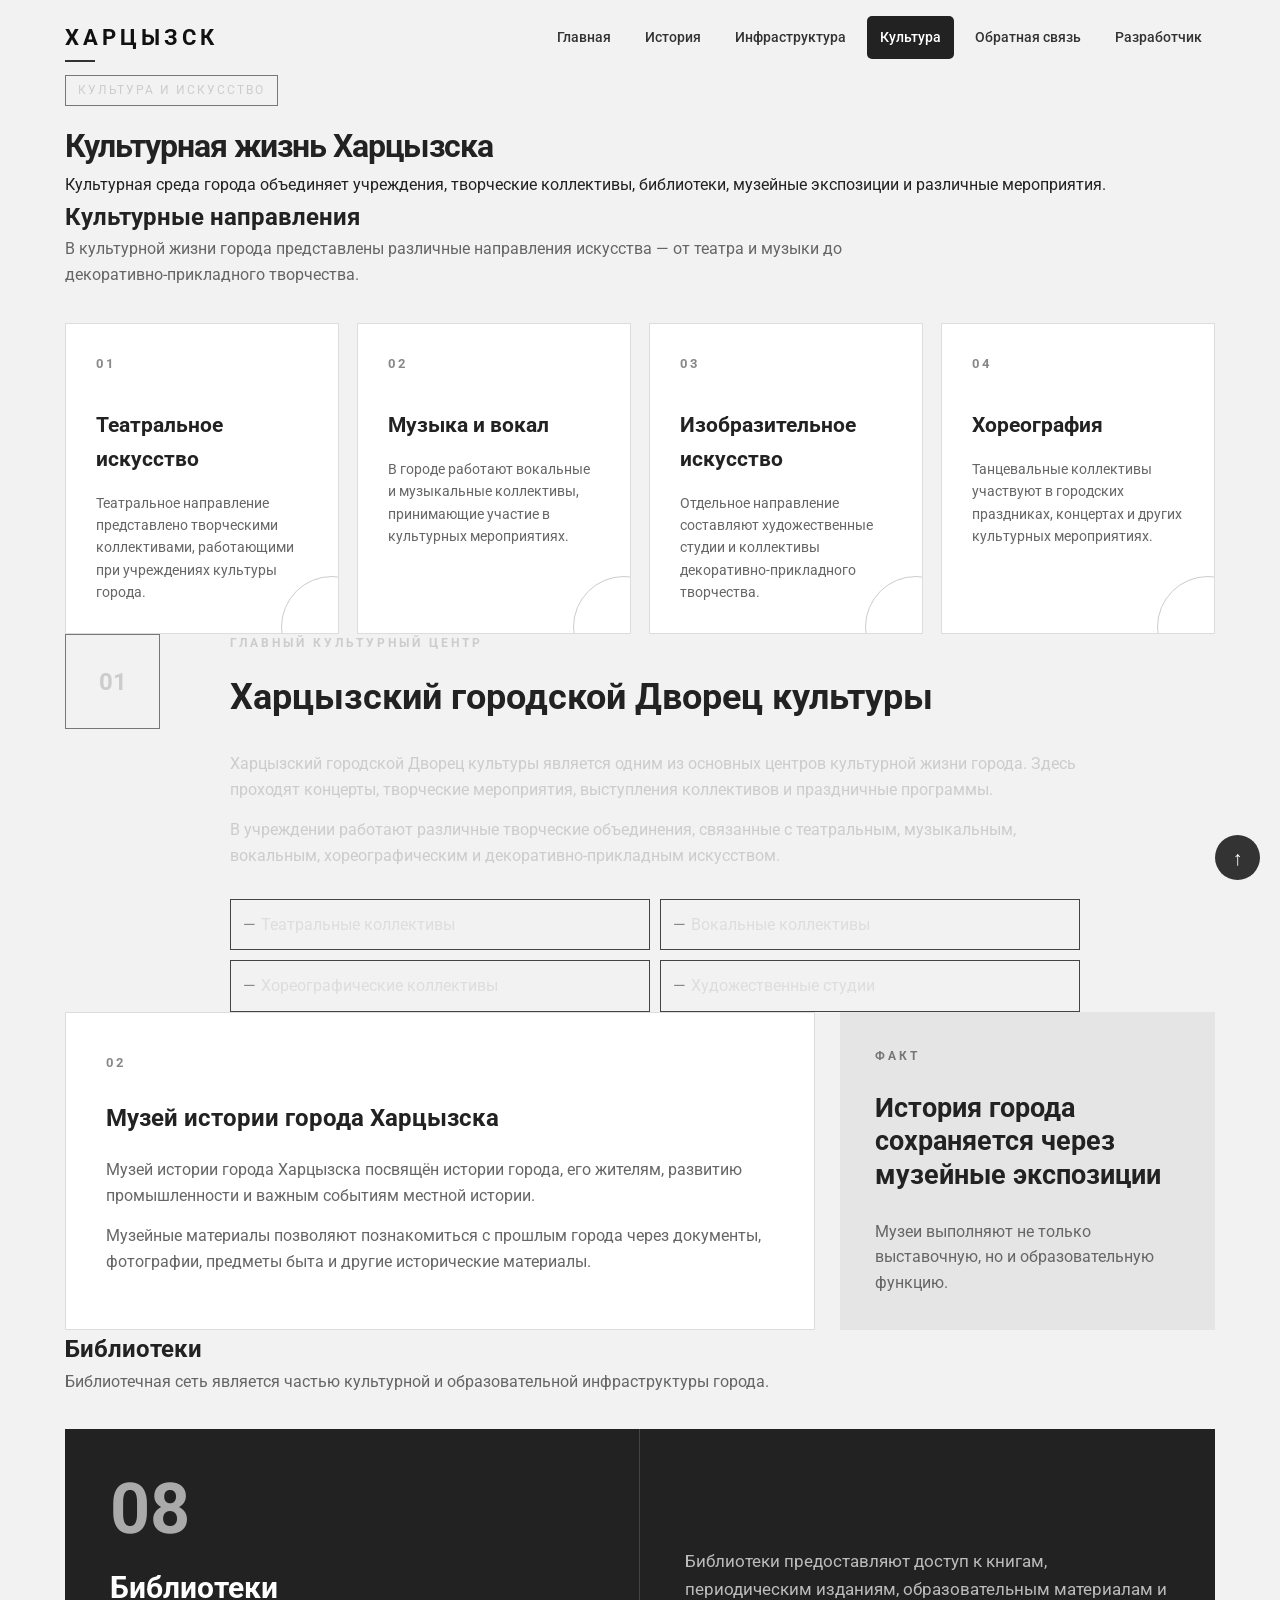
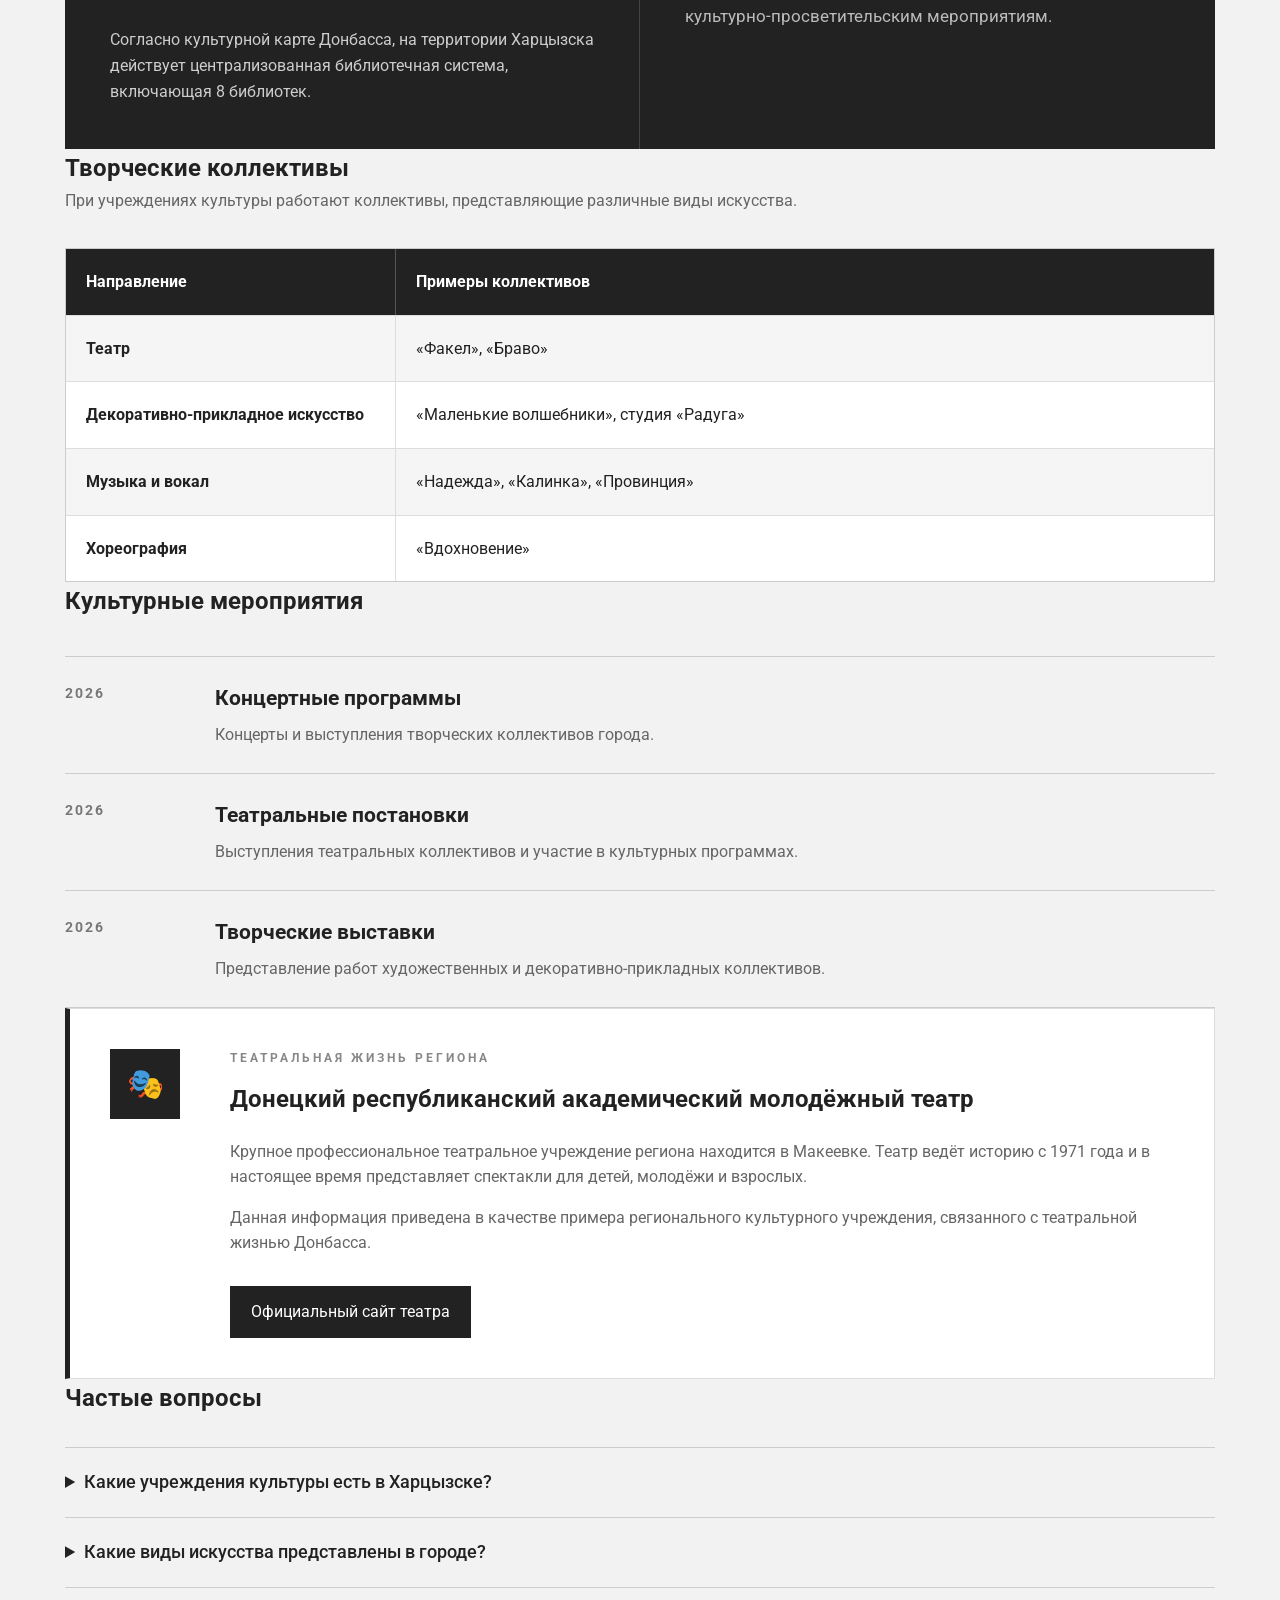
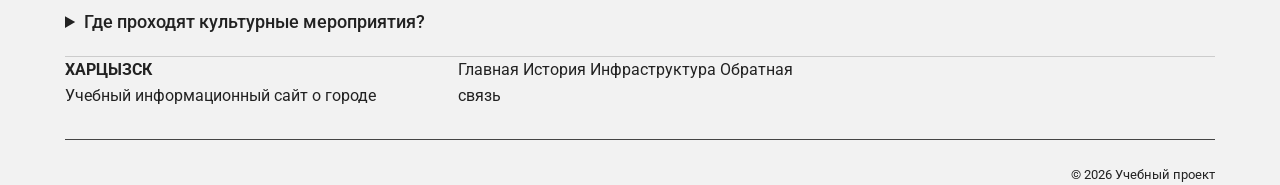
==== commit be38b79d: "обновил стиль и шрифт" ====
--- a/culture.html
+++ b/culture.html
@@ -9,6 +9,7 @@
 <title>Харцызск — Культура</title>
 
 <link rel="stylesheet" href="css/style.css">
+    <link rel="stylesheet" href="css/visual-refresh.css">
 
 <link rel="preconnect" href="https://fonts.googleapis.com">
 <link rel="preconnect" href="https://fonts.gstatic.com" crossorigin>
